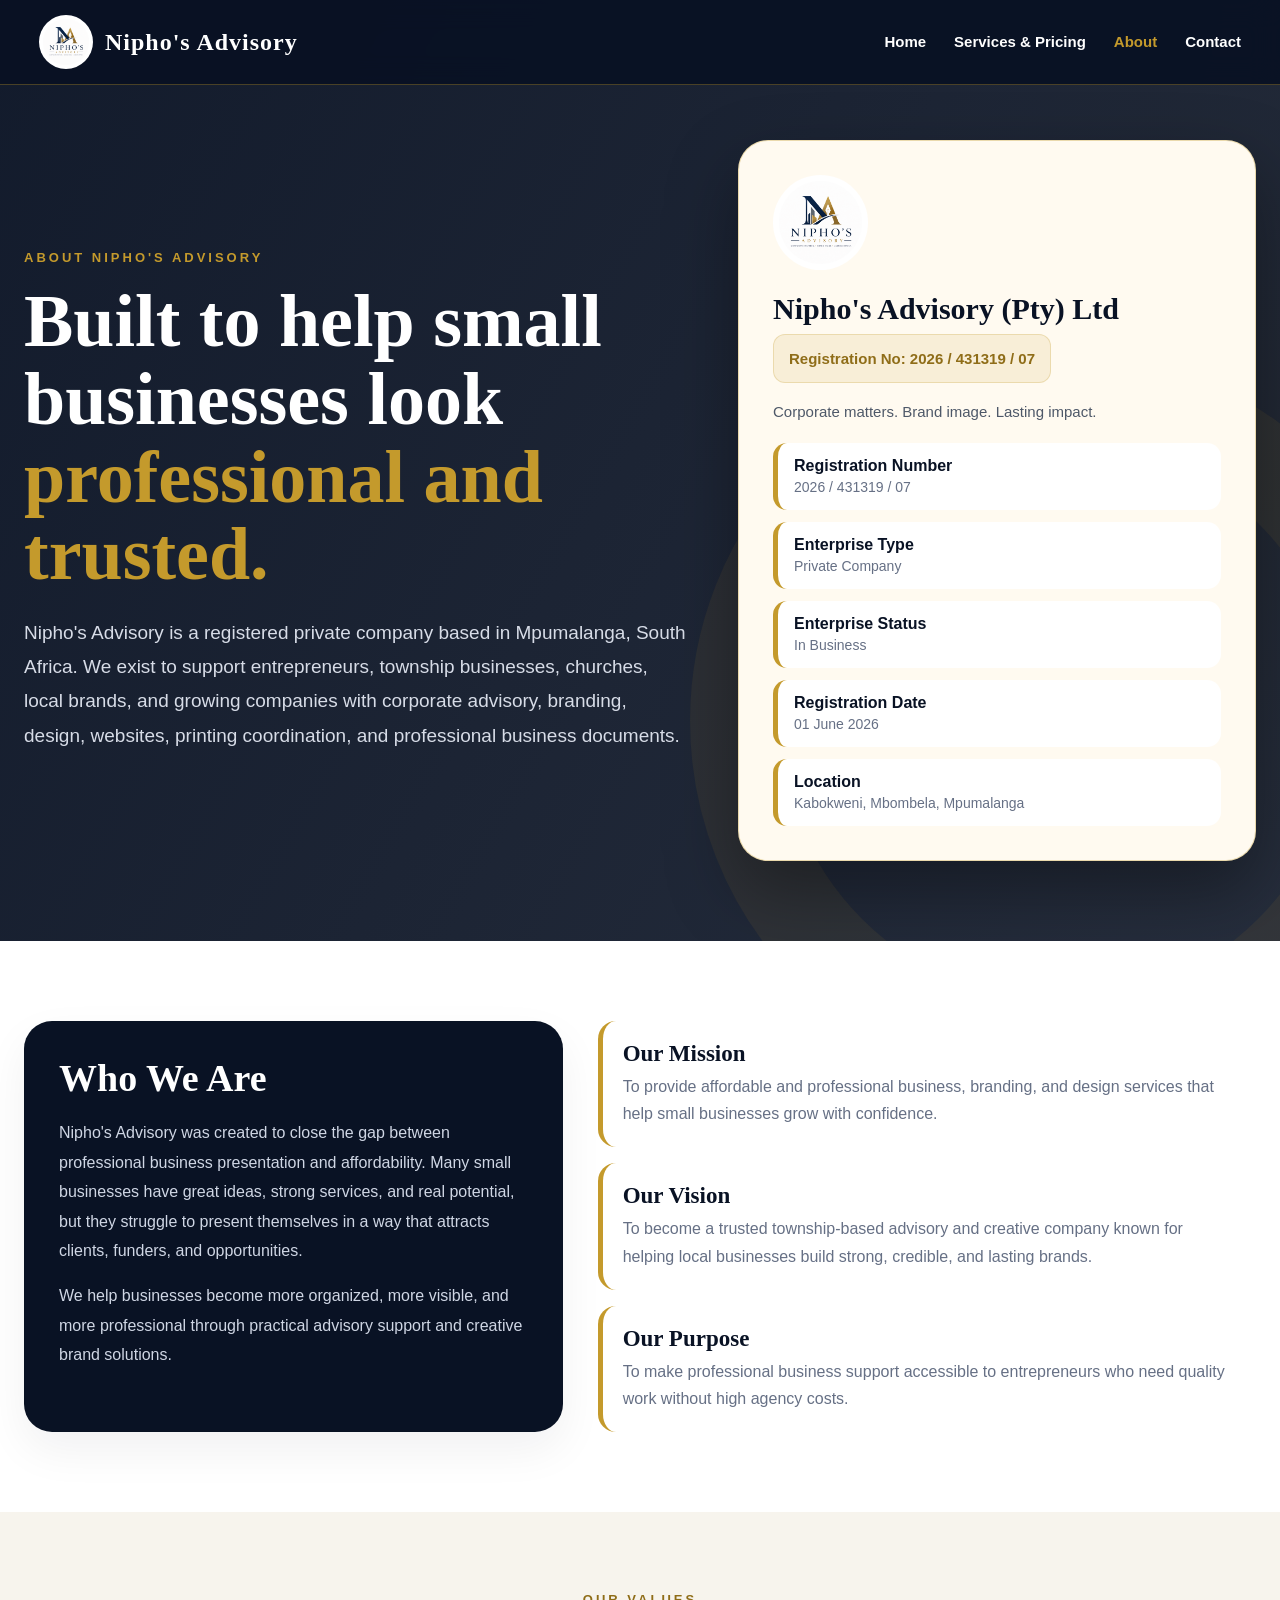
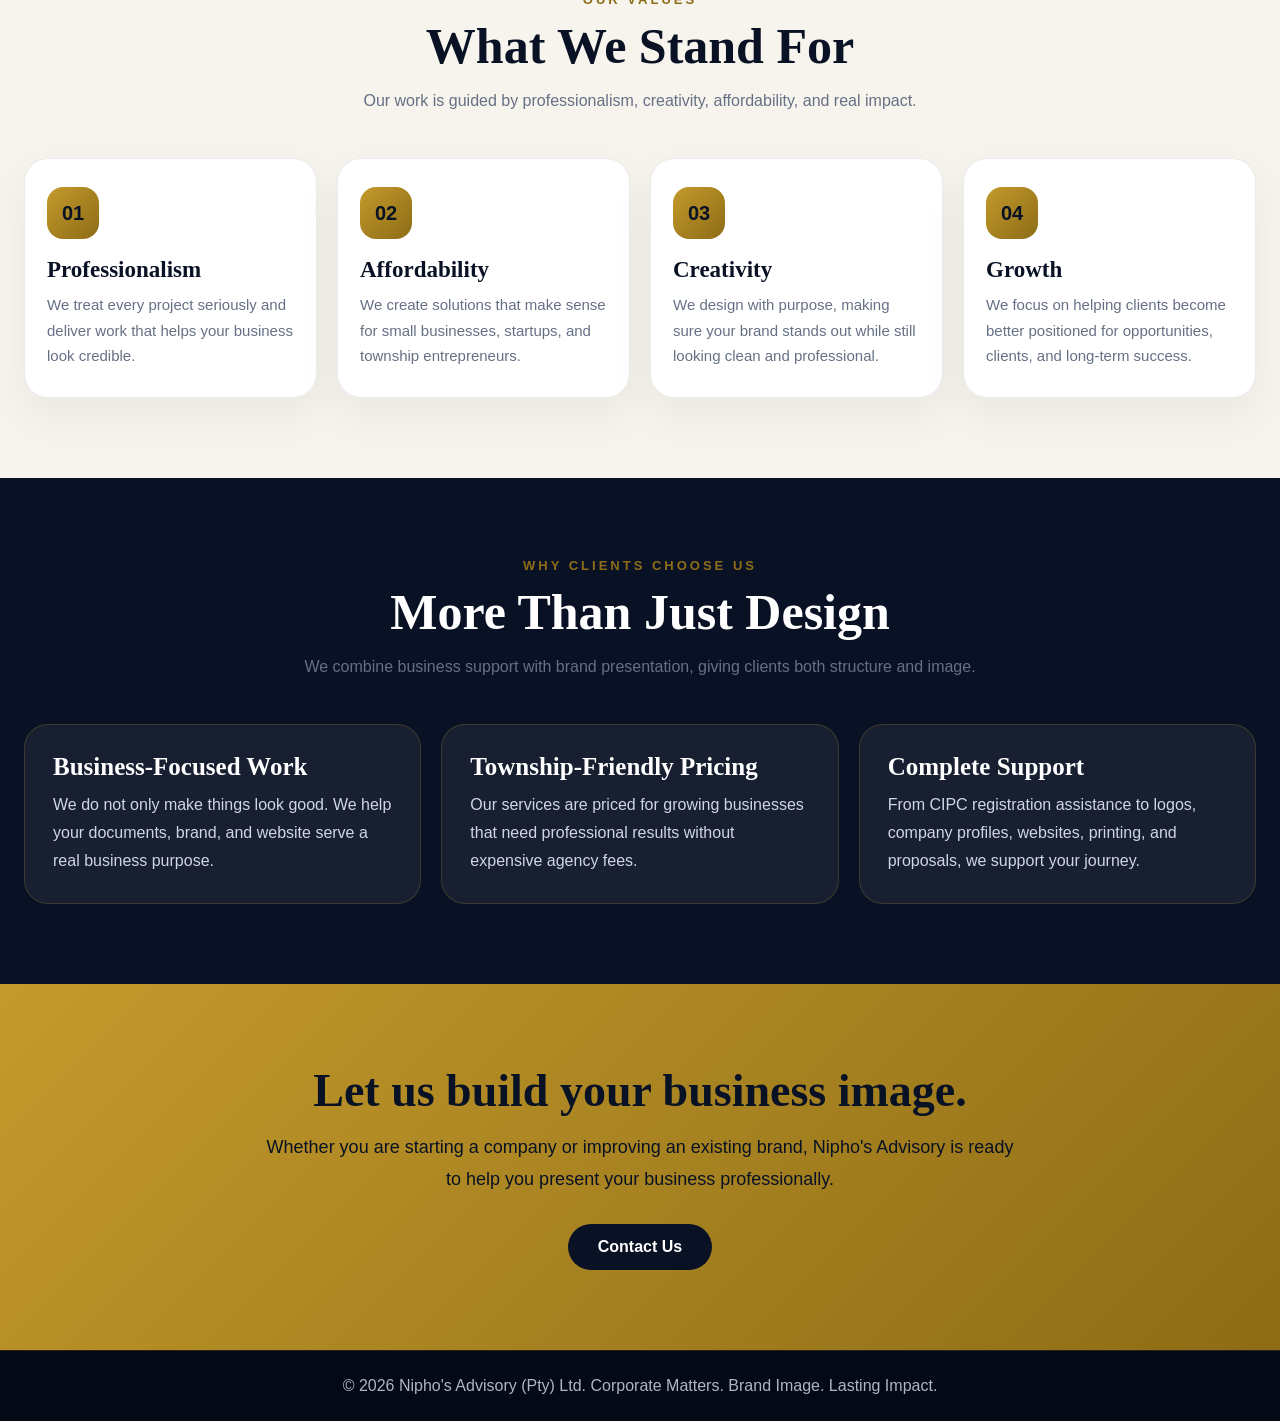
==== about.html @ db33fa5a "Add files via upload" ====
<!DOCTYPE html>
<html lang="en">
<head>
  <meta charset="UTF-8" />
  <meta name="viewport" content="width=device-width, initial-scale=1.0" />
  <title>Nipho's Advisory | About</title>

  <style>
    * { margin: 0; padding: 0; box-sizing: border-box; }
    html { scroll-behavior: smooth; }
    body {
      font-family: Arial, Helvetica, sans-serif;
      background: #f7f4ed;
      color: #091224;
      overflow-x: hidden;
    }
    h1, h2, h3 { font-family: Georgia, 'Times New Roman', serif; }

    :root {
      --navy: #091224;
      --navy2: #121d33;
      --cream: #f7f4ed;
      --cream2: #fffaf0;
      --gold: #c49a2c;
      --gold2: #8f6d18;
      --text: #263142;
      --muted: #667085;
      --white: #ffffff;
    }

    header {
      width: 100%;
      position: fixed;
      top: 0;
      left: 0;
      z-index: 1000;
      background: rgba(9, 18, 36, 0.94);
      backdrop-filter: blur(14px);
      border-bottom: 1px solid rgba(196, 154, 44, 0.35);
    }

    .navbar {
      max-width: 1250px;
      margin: auto;
      padding: 15px 24px;
      display: flex;
      align-items: center;
      justify-content: space-between;
    }

    .logo-area {
      display: flex;
      align-items: center;
      gap: 12px;
      text-decoration: none;
      color: var(--white);
    }

    .logo-area img {
      width: 54px;
      height: 54px;
      border-radius: 50%;
      object-fit: contain;
      background: #ffffff;
      padding: 4px;
    }

    .logo-area span {
      font-family: Georgia, 'Times New Roman', serif;
      font-size: 24px;
      font-weight: bold;
      letter-spacing: 1px;
    }

    nav ul {
      list-style: none;
      display: flex;
      align-items: center;
      gap: 28px;
    }

    nav a {
      text-decoration: none;
      color: var(--white);
      font-weight: 700;
      font-size: 15px;
      transition: 0.3s ease;
    }

    nav a:hover, nav a.active { color: var(--gold); }

    .hero {
      min-height: 78vh;
      padding: 140px 24px 80px;
      background:
        linear-gradient(120deg, rgba(9,18,36,.96), rgba(9,18,36,.88)),
        radial-gradient(circle at right, rgba(196,154,44,.32), transparent 35%);
      color: white;
      display: flex;
      align-items: center;
      position: relative;
      overflow: hidden;
    }

    .hero::after {
      content: '';
      position: absolute;
      width: 560px;
      height: 560px;
      right: -150px;
      bottom: -150px;
      border-radius: 50%;
      border: 90px solid rgba(196,154,44,.08);
    }

    .hero-inner {
      max-width: 1250px;
      margin: auto;
      display: grid;
      grid-template-columns: 1fr .78fr;
      gap: 50px;
      align-items: center;
      position: relative;
      z-index: 2;
    }

    .eyebrow {
      display: inline-block;
      color: var(--gold);
      text-transform: uppercase;
      letter-spacing: 3px;
      font-weight: 900;
      font-size: 13px;
      margin-bottom: 18px;
    }

    .hero h1 {
      font-size: clamp(42px, 6vw, 74px);
      line-height: 1.05;
      margin-bottom: 22px;
    }

    .hero h1 span { color: var(--gold); }

    .hero p {
      color: #d7dce7;
      font-size: 19px;
      line-height: 1.8;
      max-width: 780px;
    }

    .profile-card {
      background: var(--cream2);
      color: var(--navy);
      border-radius: 30px;
      padding: 34px;
      box-shadow: 0 30px 70px rgba(0,0,0,.35);
      border: 1px solid rgba(196,154,44,.35);
    }

    .profile-card img {
      width: 95px;
      height: 95px;
      object-fit: contain;
      background: white;
      border-radius: 50%;
      padding: 6px;
      margin-bottom: 18px;
    }

    .profile-card h3 { font-size: 30px; margin-bottom: 8px; }
    .profile-card p { color: #4e5868; font-size: 15px; margin-bottom: 18px; }

    .company-reg {
      display: inline-block;
      background: rgba(196,154,44,.12);
      color: var(--gold2) !important;
      border: 1px solid rgba(196,154,44,.25);
      padding: 10px 15px;
      border-radius: 12px;
      font-weight: 900;
      margin-bottom: 15px !important;
    }

    .detail-row {
      display: grid;
      gap: 12px;
      margin-top: 18px;
    }

    .detail {
      background: #ffffff;
      border-radius: 14px;
      padding: 14px 16px;
      border-left: 5px solid var(--gold);
    }

    .detail strong {
      display: block;
      color: var(--navy);
      margin-bottom: 3px;
    }

    .detail span { color: var(--muted); font-size: 14px; }

    section { padding: 80px 24px; }
    .container { max-width: 1250px; margin: auto; }

    .section-title {
      text-align: center;
      margin-bottom: 44px;
    }

    .section-title .small {
      color: var(--gold2);
      text-transform: uppercase;
      letter-spacing: 3px;
      font-weight: 900;
      font-size: 13px;
      margin-bottom: 10px;
    }

    .section-title h2 {
      font-size: clamp(34px, 4vw, 50px);
      margin-bottom: 12px;
    }

    .section-title p {
      color: var(--muted);
      max-width: 780px;
      margin: auto;
      line-height: 1.7;
    }

    .story-section { background: #ffffff; }

    .story-grid {
      display: grid;
      grid-template-columns: .9fr 1.1fr;
      gap: 35px;
      align-items: stretch;
    }

    .story-box {
      background: var(--cream2);
      border-radius: 28px;
      padding: 34px;
      border: 1px solid rgba(9,18,36,.08);
      box-shadow: 0 18px 45px rgba(9,18,36,.06);
    }

    .story-box.dark {
      background: var(--navy);
      color: #ffffff;
    }

    .story-box h2 {
      font-size: 38px;
      margin-bottom: 18px;
    }

    .story-box p {
      color: #556071;
      line-height: 1.85;
      margin-bottom: 15px;
      font-size: 16px;
    }

    .story-box.dark p { color: #cfd6e4; }

    .highlight-list {
      display: grid;
      gap: 16px;
    }

    .highlight-item {
      background: #ffffff;
      border-radius: 18px;
      padding: 20px;
      border-left: 5px solid var(--gold);
    }

    .highlight-item h3 {
      font-size: 23px;
      margin-bottom: 6px;
    }

    .highlight-item p {
      color: var(--muted);
      line-height: 1.7;
    }

    .values-section { background: var(--cream); }

    .values-grid {
      display: grid;
      grid-template-columns: repeat(4, 1fr);
      gap: 20px;
    }

    .value-card {
      background: #ffffff;
      border-radius: 24px;
      padding: 28px 22px;
      border: 1px solid rgba(9,18,36,.08);
      box-shadow: 0 18px 45px rgba(9,18,36,.06);
      transition: .3s ease;
    }

    .value-card:hover {
      transform: translateY(-7px);
    }

    .value-card strong {
      width: 52px;
      height: 52px;
      border-radius: 16px;
      background: linear-gradient(135deg, var(--gold), #8d6c16);
      display: grid;
      place-items: center;
      color: var(--navy);
      margin-bottom: 18px;
      font-size: 20px;
    }

    .value-card h3 {
      font-size: 23px;
      margin-bottom: 9px;
    }

    .value-card p {
      color: var(--muted);
      line-height: 1.7;
      font-size: 15px;
    }

    .why-section {
      background: var(--navy);
      color: white;
    }

    .why-grid {
      display: grid;
      grid-template-columns: repeat(3, 1fr);
      gap: 20px;
    }

    .why-card {
      background: rgba(255,255,255,.06);
      border: 1px solid rgba(196,154,44,.22);
      border-radius: 24px;
      padding: 28px;
    }

    .why-card h3 {
      font-size: 25px;
      margin-bottom: 10px;
    }

    .why-card p {
      color: #cfd6e4;
      line-height: 1.75;
    }

    .cta-section {
      background: linear-gradient(135deg, var(--gold), #8d6c16);
      color: var(--navy);
      text-align: center;
    }

    .cta-section h2 { font-size: 46px; margin-bottom: 14px; }
    .cta-section p { max-width: 760px; margin: 0 auto 28px; font-size: 18px; line-height: 1.8; }

    .btn {
      display: inline-block;
      padding: 14px 30px;
      border-radius: 40px;
      text-decoration: none;
      font-weight: 900;
      background: var(--navy);
      color: #ffffff;
      transition: .3s ease;
    }

    .btn:hover { transform: translateY(-3px); box-shadow: 0 14px 35px rgba(0,0,0,.2); }

    footer {
      padding: 26px 24px;
      text-align: center;
      color: #aeb6c5;
      background: #050915;
      border-top: 1px solid rgba(196,154,44,.18);
    }

    @media (max-width: 980px) {
      .navbar { flex-direction: column; gap: 14px; }
      nav ul { gap: 16px; flex-wrap: wrap; justify-content: center; }
      .hero-inner, .story-grid, .why-grid { grid-template-columns: 1fr; }
      .values-grid { grid-template-columns: repeat(2, 1fr); }
    }

    @media (max-width: 650px) {
      .values-grid { grid-template-columns: 1fr; }
      .profile-card, .story-box { padding: 24px; }
    }
  </style>
</head>
<body>

  <header>
    <div class="navbar">
      <a href="index.html" class="logo-area">
        <img src="assets/logo.png" alt="Nipho's Advisory Logo">
        <span>Nipho's Advisory</span>
      </a>

      <nav>
        <ul>
          <li><a href="index.html">Home</a></li>
          <li><a href="services.html">Services & Pricing</a></li>
          <li><a href="about.html" class="active">About</a></li>
          <li><a href="contact.html">Contact</a></li>
        </ul>
      </nav>
    </div>
  </header>

  <main>
    <section class="hero">
      <div class="hero-inner">
        <div>
          <div class="eyebrow">About Nipho's Advisory</div>
          <h1>Built to help small businesses look <span>professional and trusted.</span></h1>
          <p>
            Nipho's Advisory is a registered private company based in Mpumalanga, South Africa. We exist to support entrepreneurs, township businesses, churches, local brands, and growing companies with corporate advisory, branding, design, websites, printing coordination, and professional business documents.
          </p>
        </div>

        <div class="profile-card">
          <img src="assets/logo.png" alt="Nipho's Advisory Logo">
          <h3>Nipho's Advisory (Pty) Ltd</h3>
          <p class="company-reg">Registration No: 2026 / 431319 / 07</p>
          <p>Corporate matters. Brand image. Lasting impact.</p>
          <div class="detail-row">
            <div class="detail"><strong>Registration Number</strong><span>2026 / 431319 / 07</span></div>
            <div class="detail"><strong>Enterprise Type</strong><span>Private Company</span></div>
            <div class="detail"><strong>Enterprise Status</strong><span>In Business</span></div>
            <div class="detail"><strong>Registration Date</strong><span>01 June 2026</span></div>
            <div class="detail"><strong>Location</strong><span>Kabokweni, Mbombela, Mpumalanga</span></div>
          </div>
        </div>
      </div>
    </section>

    <section class="story-section">
      <div class="container story-grid">
        <div class="story-box dark">
          <h2>Who We Are</h2>
          <p>
            Nipho's Advisory was created to close the gap between professional business presentation and affordability. Many small businesses have great ideas, strong services, and real potential, but they struggle to present themselves in a way that attracts clients, funders, and opportunities.
          </p>
          <p>
            We help businesses become more organized, more visible, and more professional through practical advisory support and creative brand solutions.
          </p>
        </div>

        <div class="highlight-list">
          <div class="highlight-item">
            <h3>Our Mission</h3>
            <p>To provide affordable and professional business, branding, and design services that help small businesses grow with confidence.</p>
          </div>
          <div class="highlight-item">
            <h3>Our Vision</h3>
            <p>To become a trusted township-based advisory and creative company known for helping local businesses build strong, credible, and lasting brands.</p>
          </div>
          <div class="highlight-item">
            <h3>Our Purpose</h3>
            <p>To make professional business support accessible to entrepreneurs who need quality work without high agency costs.</p>
          </div>
        </div>
      </div>
    </section>

    <section class="values-section">
      <div class="container">
        <div class="section-title">
          <div class="small">Our values</div>
          <h2>What We Stand For</h2>
          <p>Our work is guided by professionalism, creativity, affordability, and real impact.</p>
        </div>

        <div class="values-grid">
          <div class="value-card">
            <strong>01</strong>
            <h3>Professionalism</h3>
            <p>We treat every project seriously and deliver work that helps your business look credible.</p>
          </div>
          <div class="value-card">
            <strong>02</strong>
            <h3>Affordability</h3>
            <p>We create solutions that make sense for small businesses, startups, and township entrepreneurs.</p>
          </div>
          <div class="value-card">
            <strong>03</strong>
            <h3>Creativity</h3>
            <p>We design with purpose, making sure your brand stands out while still looking clean and professional.</p>
          </div>
          <div class="value-card">
            <strong>04</strong>
            <h3>Growth</h3>
            <p>We focus on helping clients become better positioned for opportunities, clients, and long-term success.</p>
          </div>
        </div>
      </div>
    </section>

    <section class="why-section">
      <div class="container">
        <div class="section-title">
          <div class="small">Why clients choose us</div>
          <h2>More Than Just Design</h2>
          <p>We combine business support with brand presentation, giving clients both structure and image.</p>
        </div>

        <div class="why-grid">
          <div class="why-card">
            <h3>Business-Focused Work</h3>
            <p>We do not only make things look good. We help your documents, brand, and website serve a real business purpose.</p>
          </div>
          <div class="why-card">
            <h3>Township-Friendly Pricing</h3>
            <p>Our services are priced for growing businesses that need professional results without expensive agency fees.</p>
          </div>
          <div class="why-card">
            <h3>Complete Support</h3>
            <p>From CIPC registration assistance to logos, company profiles, websites, printing, and proposals, we support your journey.</p>
          </div>
        </div>
      </div>
    </section>

    <section class="cta-section">
      <div class="container">
        <h2>Let us build your business image.</h2>
        <p>Whether you are starting a company or improving an existing brand, Nipho's Advisory is ready to help you present your business professionally.</p>
        <a href="contact.html" class="btn">Contact Us</a>
      </div>
    </section>
  </main>

  <footer>
    <p>© 2026 Nipho's Advisory (Pty) Ltd. Corporate Matters. Brand Image. Lasting Impact.</p>
  </footer>

</body>
</html>
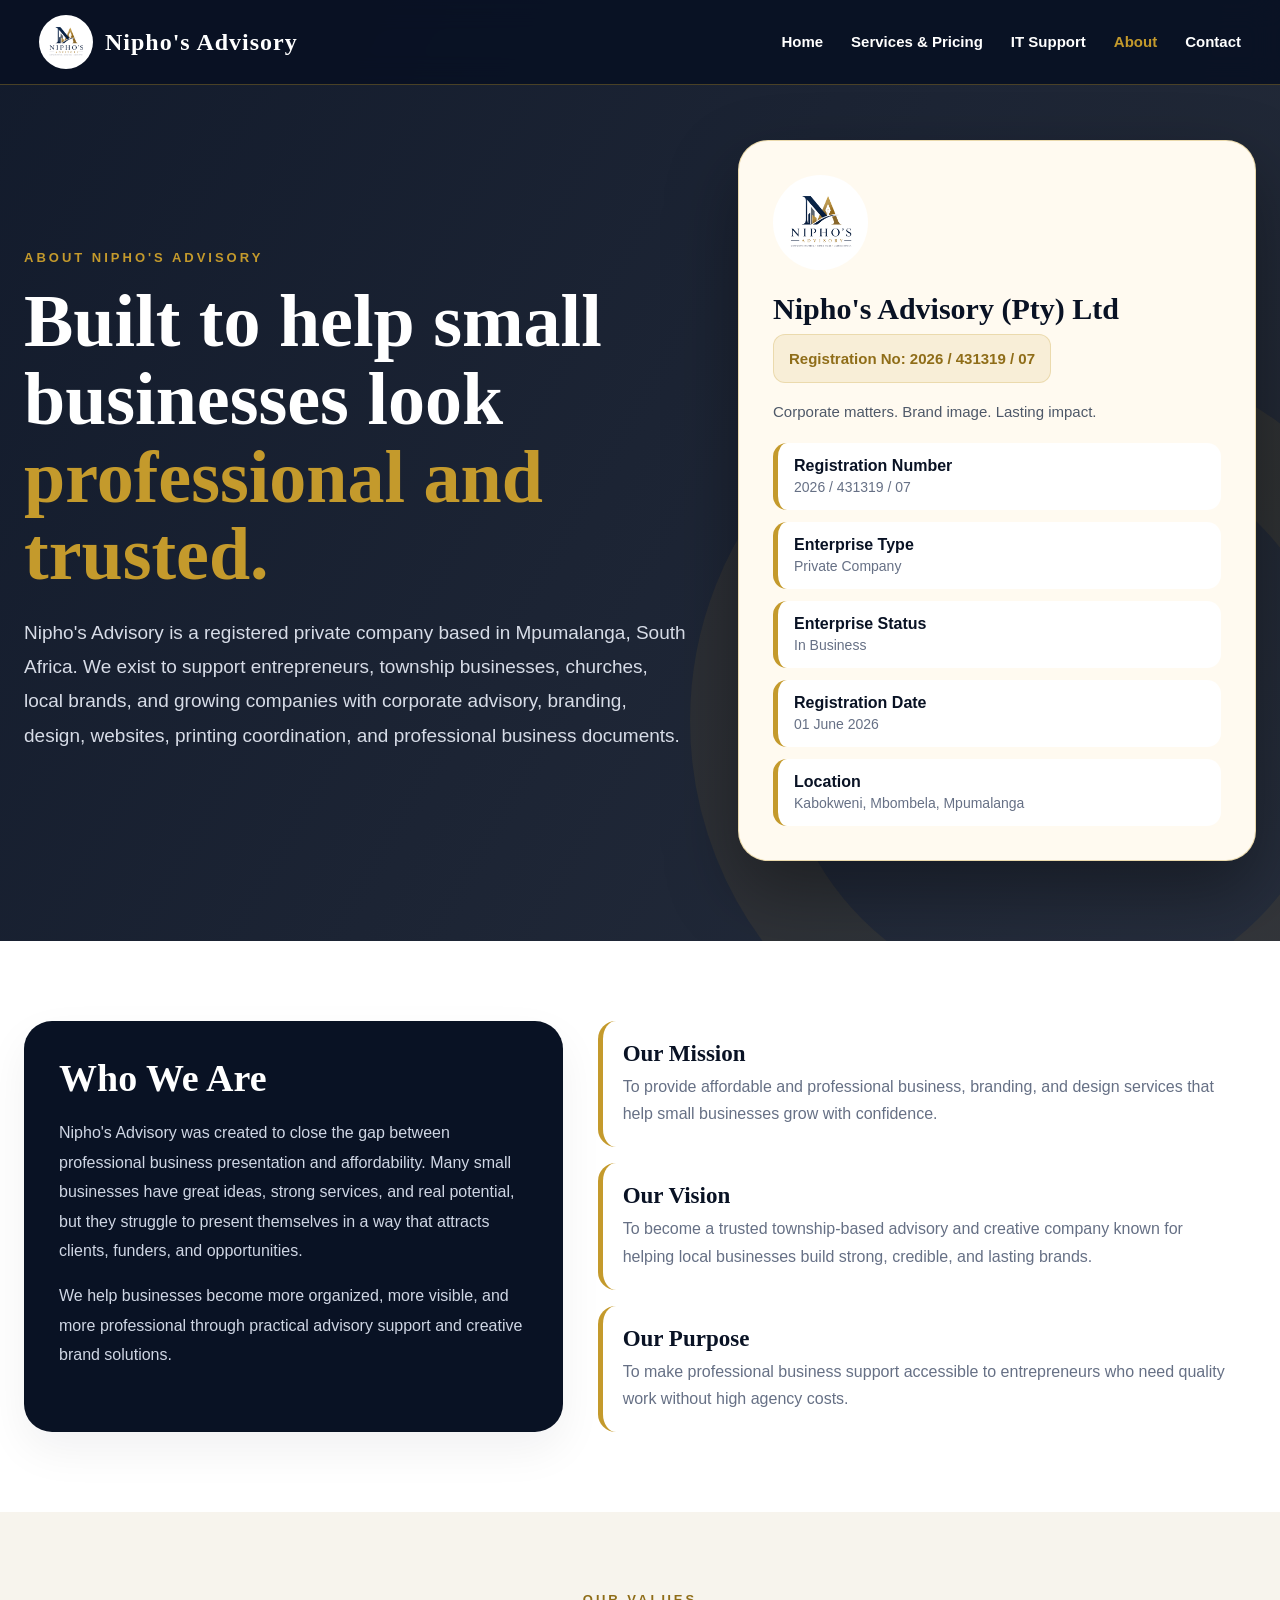
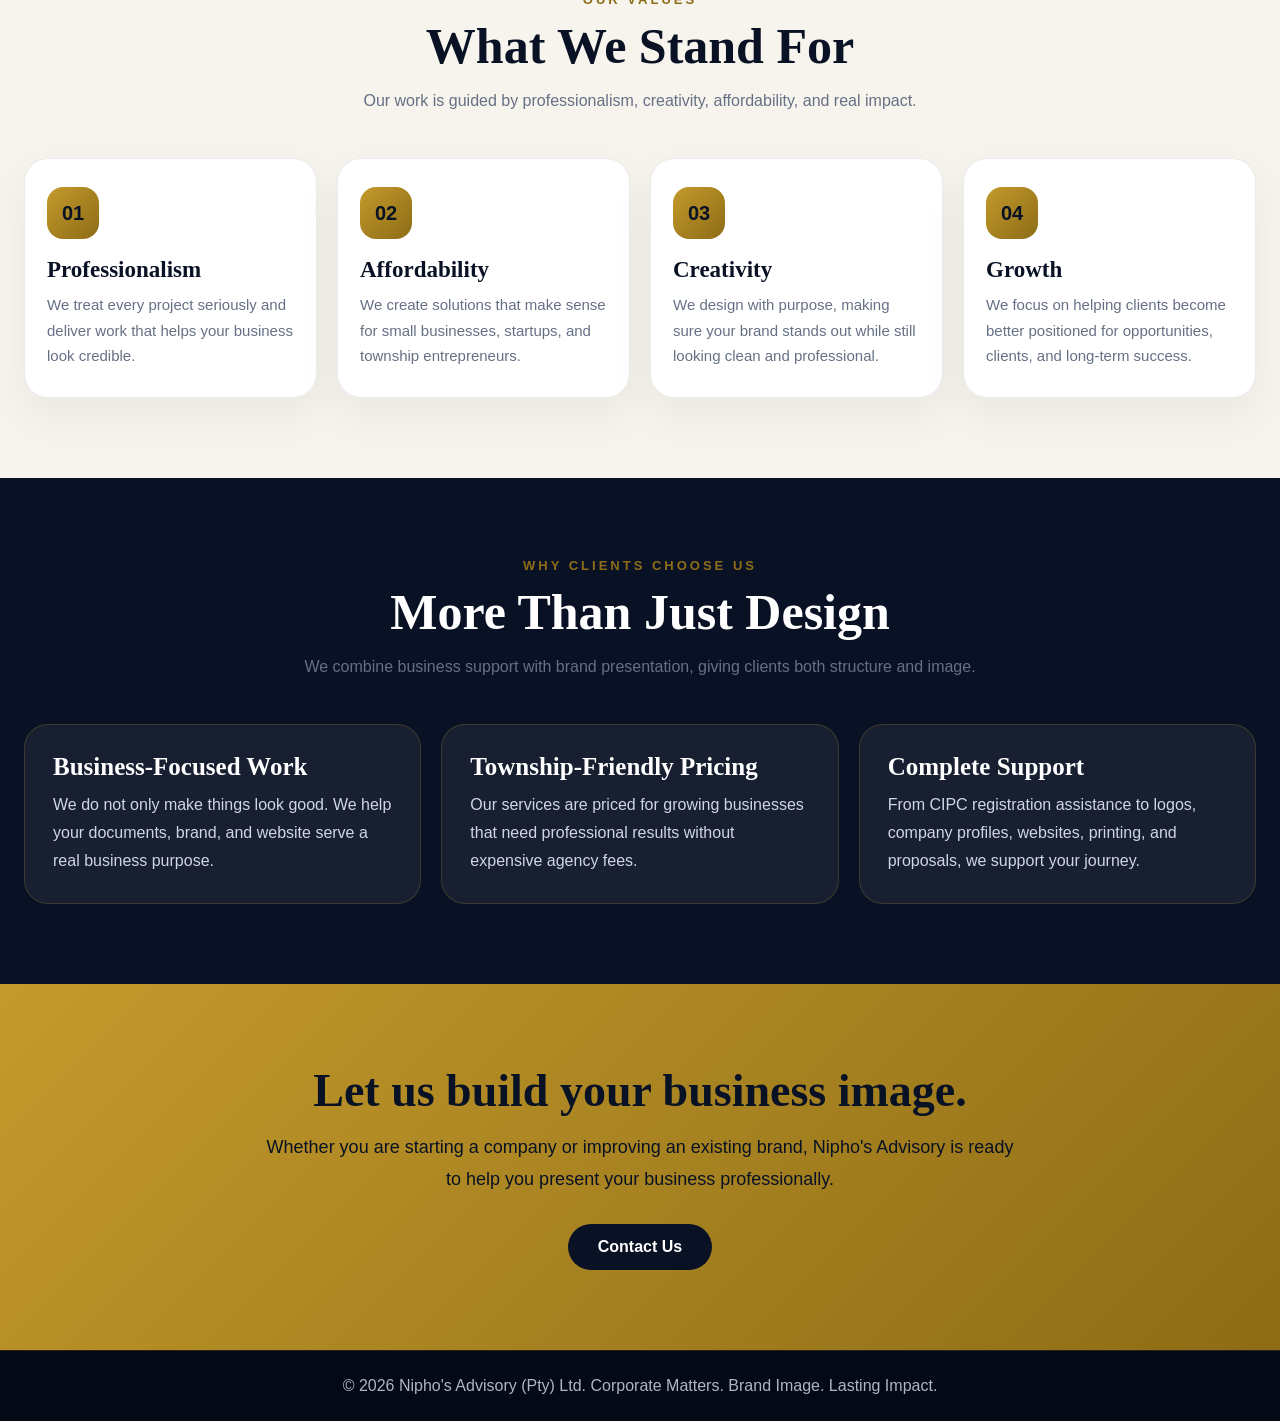
==== commit 4942597e: "Update about.html" ====
--- a/about.html
+++ b/about.html
@@ -418,6 +418,7 @@
         <ul>
           <li><a href="index.html">Home</a></li>
           <li><a href="services.html">Services & Pricing</a></li>
+          <li><a href="it-support.html">IT Support</a></li>
           <li><a href="about.html" class="active">About</a></li>
           <li><a href="contact.html">Contact</a></li>
         </ul>
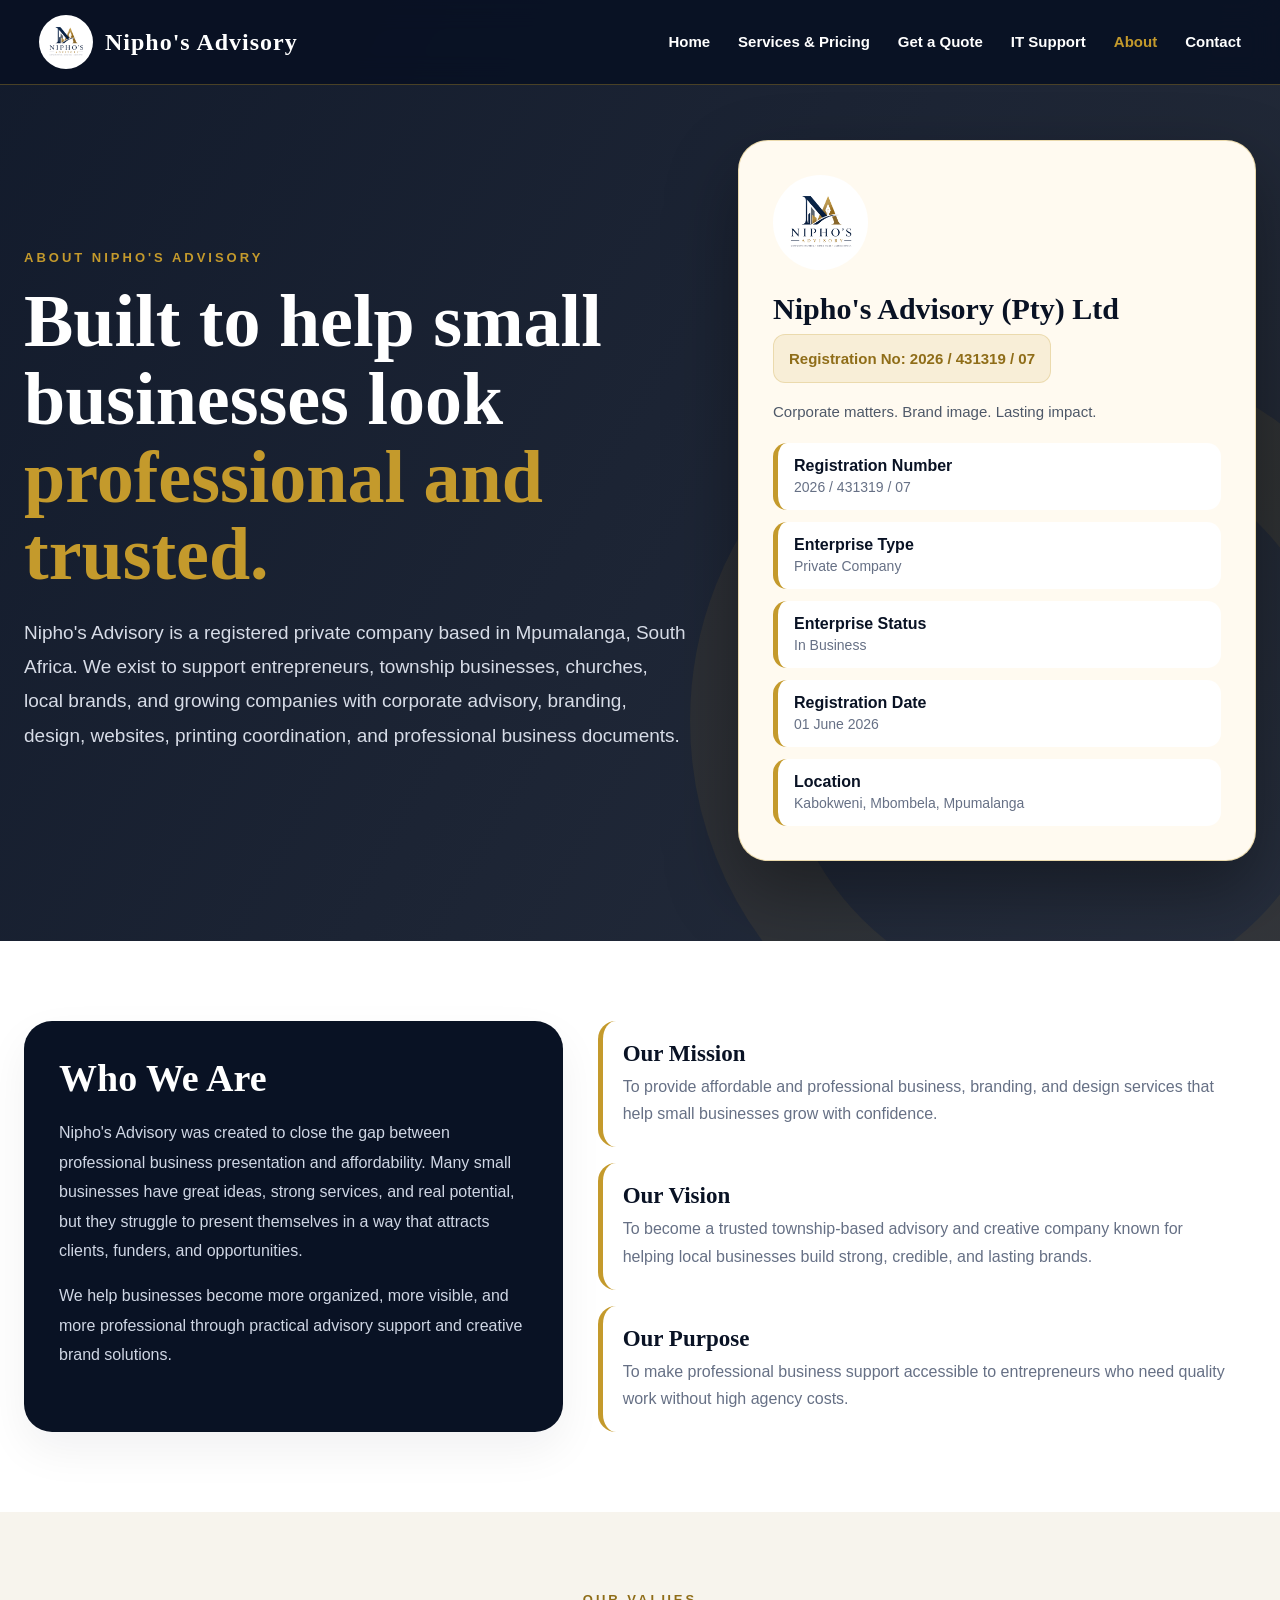
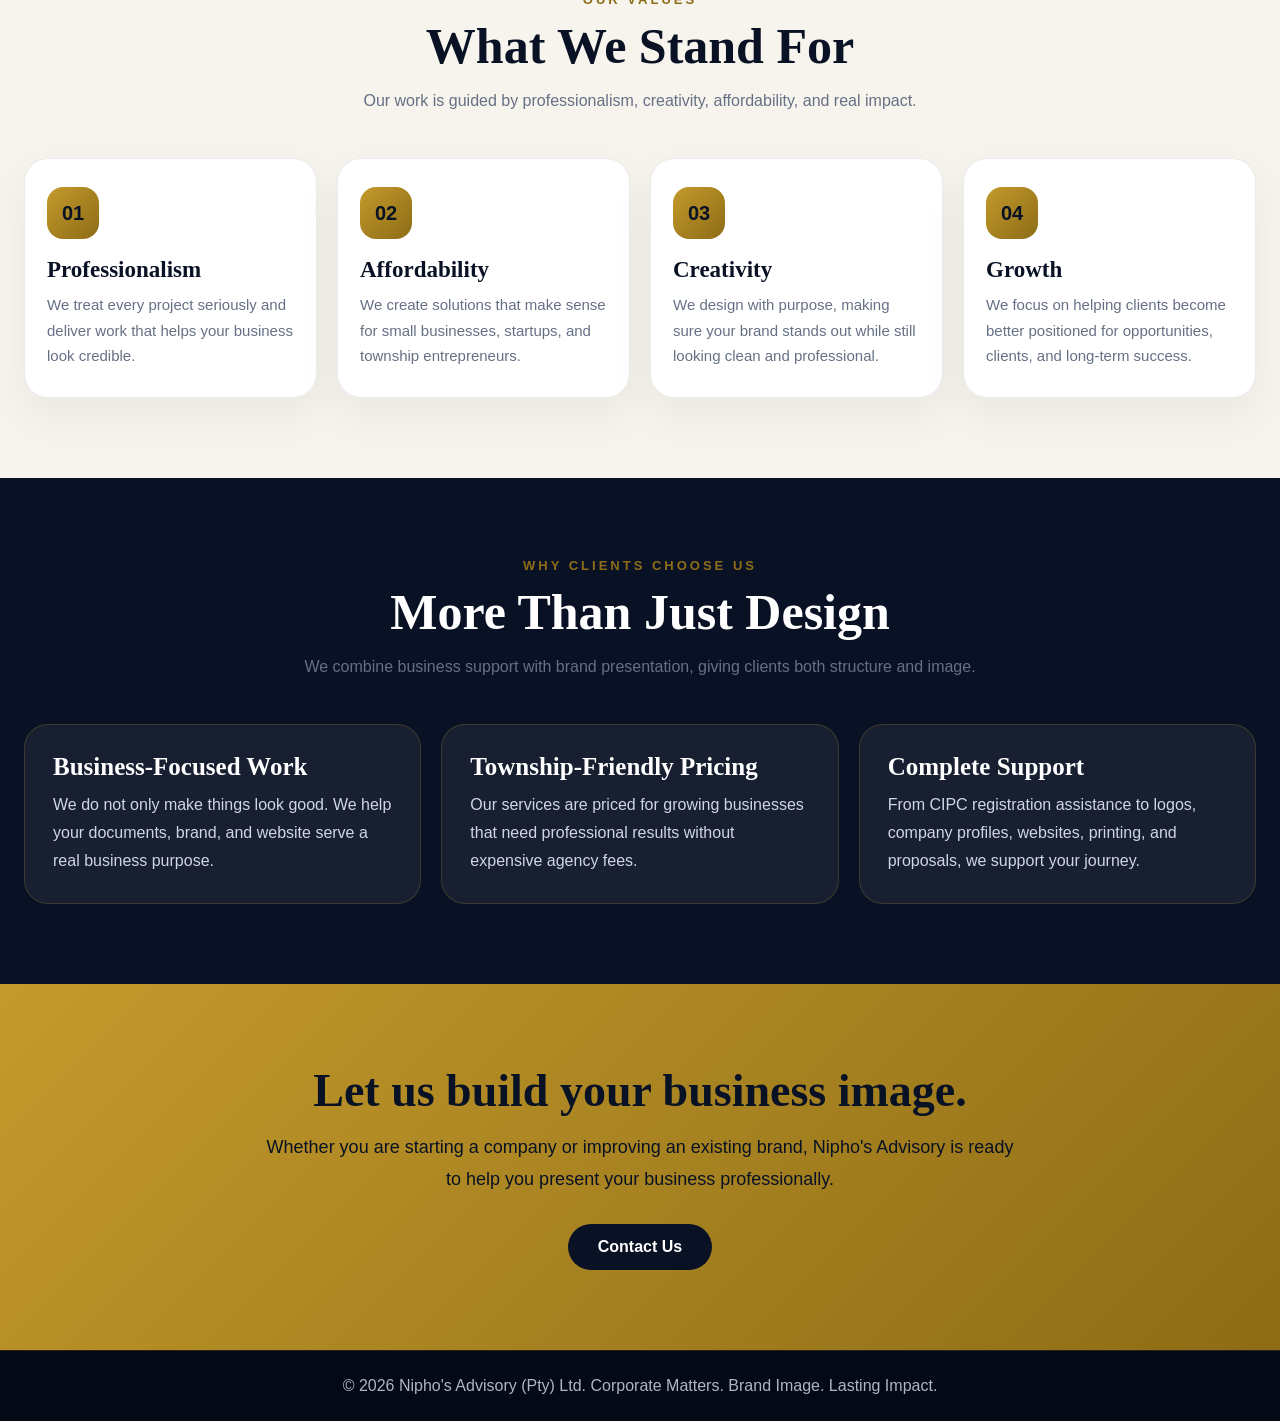
==== commit 97cde20e: "Fix HTML encoding issues in about.html" ====
--- a/about.html
+++ b/about.html
@@ -418,6 +418,7 @@
         <ul>
           <li><a href="index.html">Home</a></li>
           <li><a href="services.html">Services & Pricing</a></li>
+          <li><a href="quote.html">Get a Quote</a></li>
           <li><a href="it-support.html">IT Support</a></li>
           <li><a href="about.html" class="active">About</a></li>
           <li><a href="contact.html">Contact</a></li>
